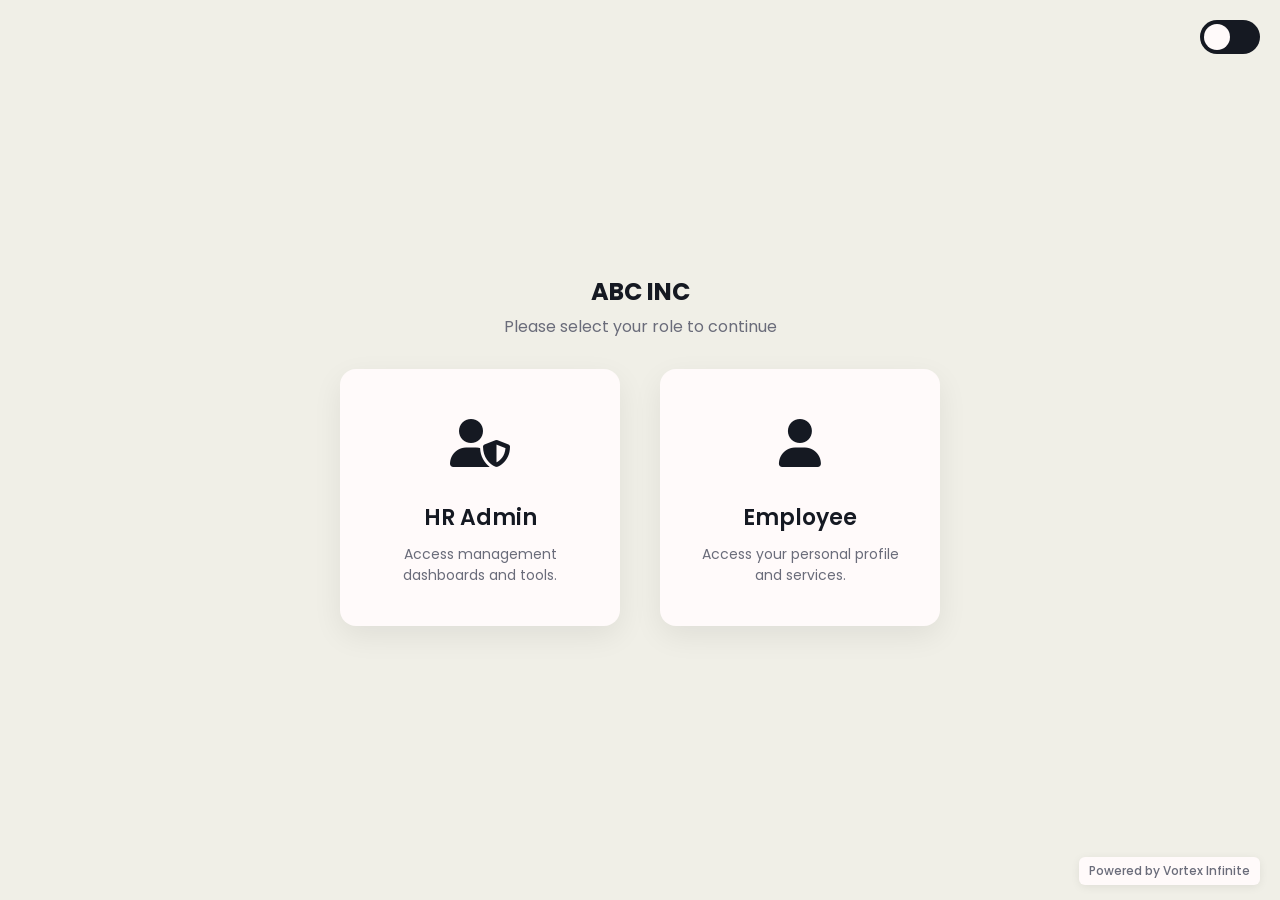
==== Frontend/index.html @ bd2ad99d "First Commit" ====
<!DOCTYPE html>
<html lang="en">
<head>
    <meta charset="UTF-8">
    <meta name="viewport" content="width=device-width, initial-scale=1.0">
    <title>ABC INC - Welcome</title>
    <link rel="stylesheet" href="style.css">
    <link rel="stylesheet" href="https://cdnjs.cloudflare.com/ajax/libs/font-awesome/6.0.0-beta3/css/all.min.css">
</head>
<body>
    <div class="theme-switch-wrapper">
        <label class="theme-switch" for="theme-checkbox">
            <input type="checkbox" id="theme-checkbox" />
            <div class="slider round">
                <span class="knob">
                    <i class="fas fa-sun"></i>
                    <i class="fas fa-moon"></i>
                </span>
            </div>
        </label>
    </div>

    <div class="portal-container">
        <h1 class="company-name">ABC INC</h1>
        <p class="portal-subtitle">Please select your role to continue</p>
        <div class="portal-selection">
            <a href="hr_login.html" class="portal-card">
                <div class="portal-icon"><i class="fas fa-user-shield"></i></div>
                <h3>HR Admin</h3>
                <p>Access management dashboards and tools.</p>
            </a>
            <a href="employee_login.html" class="portal-card">
                <div class="portal-icon"><i class="fas fa-user"></i></div>
                <h3>Employee</h3>
                <p>Access your personal profile and services.</p>
            </a>
        </div>
    </div>
    <div class="powered-by">Powered by Vortex Infinite</div>
    <script src="script.js"></script>
</body>
</html>
---- Frontend/style.css ----
/* Google Font Import */
@import url('https://fonts.googleapis.com/css2?family=Poppins:wght@400;500;600;700&display=swap');

/* --- THEME VARIABLES --- */
:root {
    --bg-color: #f0efe7; /* Greek Villa */
    --card-color: #fffafa; /* Rose White */
    --text-primary: #151922; /* Cool Black */
    --text-secondary: #6a6c7a;
    --accent-color: #151922; /* Cool Black */
    --accent-text: #fffafa;
    --input-bg: #edefef;
    --input-border: #e0e0e0;
    --shadow-color: rgba(0, 0, 0, 0.07);
}

body.dark-mode {
    --bg-color: #0d0907; /* Crow */
    --card-color: #252321; /* Black Chestnut */
    --text-primary: #edefef; /* White */
    --text-secondary: #a0a0a0;
    --accent-color: #f0efe7; /* Greek Villa */
    --accent-text: #0d0907;
    --input-bg: #323441; /* Parsian Night */
    --input-border: #4d4d4d;
    --shadow-color: rgba(0, 0, 0, 0.2);
}

/* --- GENERAL STYLES --- */
* { margin: 0; padding: 0; box-sizing: border-box; }

body {
    font-family: 'Poppins', sans-serif;
    background-color: var(--bg-color);
    color: var(--text-primary);
    transition: background-color 0.3s ease, color 0.3s ease;
    display: flex;
    justify-content: center;
    align-items: center;
    min-height: 100vh;
}

/* --- THEME SWITCH --- */
.theme-switch-wrapper {
    position: absolute;
    top: 20px;
    right: 20px;
    z-index: 10;
}
.theme-switch {
    display: inline-block;
    height: 34px;
    position: relative;
    width: 60px;
}
.theme-switch input { display: none; }
.slider {
    background-color: var(--accent-color);
    bottom: 0;
    cursor: pointer;
    left: 0;
    position: absolute;
    right: 0;
    top: 0;
    transition: .4s;
}
.slider:before {
    background-color: var(--accent-text);
    bottom: 4px;
    content: "";
    height: 26px;
    left: 4px;
    position: absolute;
    transition: .4s;
    width: 26px;
}
input:checked + .slider:before { transform: translateX(26px); }
.slider.round { border-radius: 34px; }
.slider.round:before { border-radius: 50%; }

/* Sun and Moon Icons */
.slider .fa-sun, .slider .fa-moon {
    position: absolute;
    top: 50%;
    transform: translateY(-50%);
    color: var(--accent-text);
    font-size: 14px;
    transition: opacity 0.4s ease;
}
.slider .fa-sun { left: 8px; opacity: 1; }
.slider .fa-moon { right: 8px; opacity: 0; }

body.dark-mode .slider .fa-sun { opacity: 0; }
body.dark-mode .slider .fa-moon { opacity: 1; }


/* --- LOGIN & PORTAL STYLES (No changes needed here) --- */
.login-container, .portal-container { text-align: center; padding: 20px; }
.company-name { font-size: 24px; font-weight: 700; color: var(--text-primary); margin-bottom: 5px; }
h2 { font-size: 22px; font-weight: 600; margin-bottom: 8px; color: var(--text-primary); }
.subtitle, .portal-subtitle { margin-bottom: 30px; color: var(--text-secondary); }
.login-container { background-color: var(--card-color); padding: 40px 50px; border-radius: 16px; box-shadow: 0 15px 40px var(--shadow-color); width: 100%; max-width: 420px; }
.input-group { margin-bottom: 20px; text-align: left; }
.input-group label { display: block; font-size: 14px; font-weight: 500; margin-bottom: 8px; }
.input-group input { width: 100%; padding: 12px 15px; border: 1px solid var(--input-border); border-radius: 8px; font-size: 16px; background-color: var(--input-bg); color: var(--text-primary); transition: all 0.3s ease; }
.input-group input:focus { outline: none; border-color: var(--accent-color); box-shadow: 0 0 0 3px rgba(118, 118, 118, 0.1); }
button { width: 100%; padding: 14px; background-color: var(--accent-color); color: var(--accent-text); border: none; border-radius: 8px; font-size: 16px; font-weight: 600; cursor: pointer; transition: all 0.3s ease; }
button:hover { opacity: 0.9; }
button:active { transform: scale(0.98); }
.admin-contact, .otp-instruction { margin-top: 25px; font-size: 13px; color: var(--text-secondary); }
.hidden { display: none; }
.portal-selection { display: flex; justify-content: center; gap: 40px; flex-wrap: wrap; }
.portal-card { background-color: var(--card-color); width: 280px; padding: 40px 30px; border-radius: 16px; box-shadow: 0 10px 30px var(--shadow-color); text-decoration: none; color: var(--text-primary); transition: transform 0.3s ease, box-shadow 0.3s ease; }
.portal-card:hover { transform: scale(1.05); box-shadow: 0 20px 40px var(--shadow-color); }
.portal-icon { font-size: 48px; margin-bottom: 20px; color: var(--accent-color); }
.portal-card h3 { font-size: 22px; font-weight: 600; margin-bottom: 10px; }
.portal-card p { font-size: 14px; color: var(--text-secondary); line-height: 1.5; }

/* --- "Powered by" Overlay --- */
.powered-by {
    position: fixed;
    bottom: 15px;
    right: 20px;
    font-size: 12px;
    font-weight: 500;
    color: var(--text-secondary);
    background-color: var(--card-color);
    padding: 5px 10px;
    border-radius: 6px;
    box-shadow: 0 2px 10px var(--shadow-color);
    z-index: 10;
}
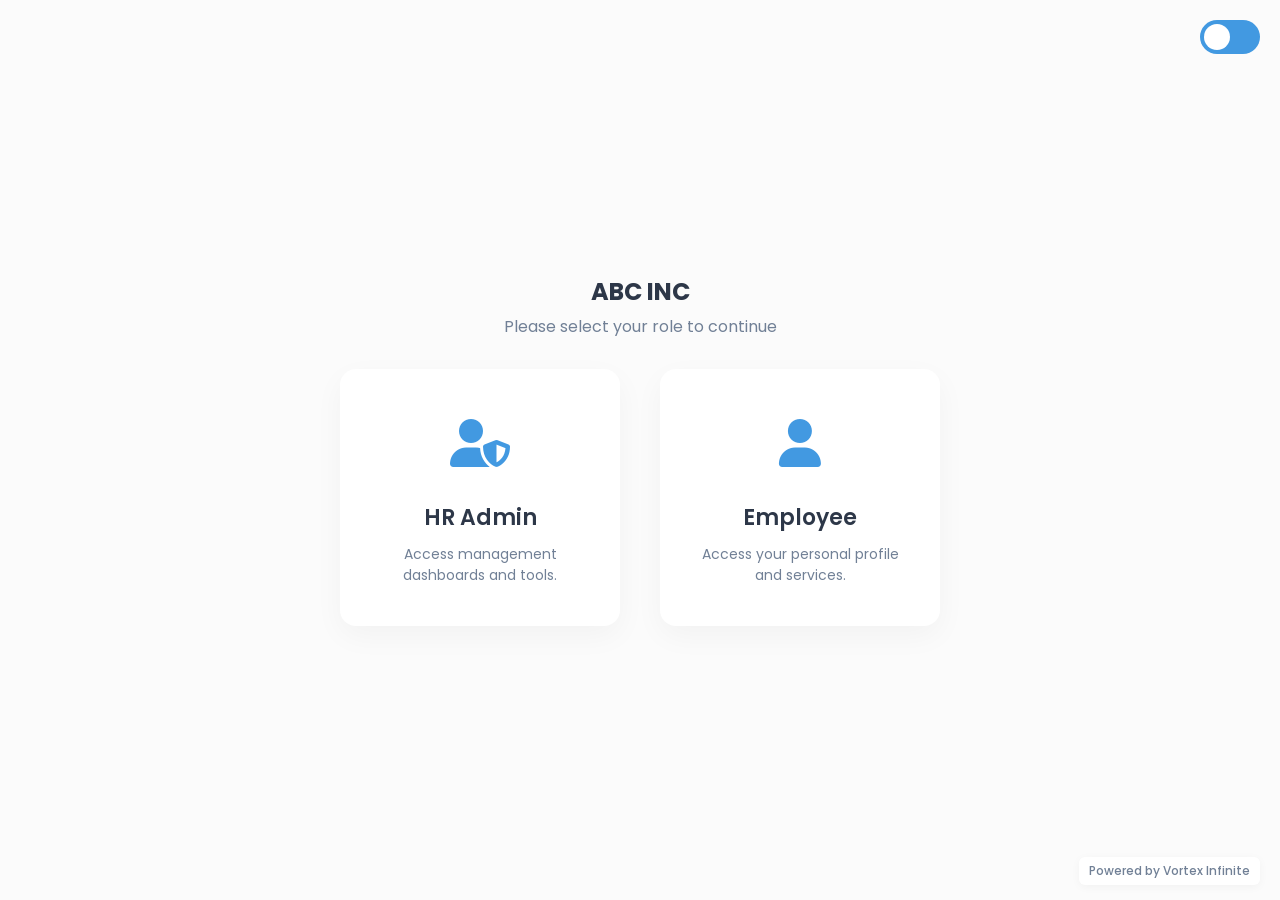
==== commit 90b89c42: "One" ====
--- a/Frontend/index.html
+++ b/Frontend/index.html
@@ -4,7 +4,7 @@
     <meta charset="UTF-8">
     <meta name="viewport" content="width=device-width, initial-scale=1.0">
     <title>ABC INC - Welcome</title>
-    <link rel="stylesheet" href="style.css">
+    <link rel="stylesheet" href="assets/css/style.css">
     <link rel="stylesheet" href="https://cdnjs.cloudflare.com/ajax/libs/font-awesome/6.0.0-beta3/css/all.min.css">
 </head>
 <body>
@@ -24,12 +24,12 @@
         <h1 class="company-name">ABC INC</h1>
         <p class="portal-subtitle">Please select your role to continue</p>
         <div class="portal-selection">
-            <a href="hr_login.html" class="portal-card">
+            <a href="auth/hr_login.html" class="portal-card">
                 <div class="portal-icon"><i class="fas fa-user-shield"></i></div>
                 <h3>HR Admin</h3>
                 <p>Access management dashboards and tools.</p>
             </a>
-            <a href="employee_login.html" class="portal-card">
+            <a href="auth/employee_login.html" class="portal-card">
                 <div class="portal-icon"><i class="fas fa-user"></i></div>
                 <h3>Employee</h3>
                 <p>Access your personal profile and services.</p>
@@ -37,6 +37,6 @@
         </div>
     </div>
     <div class="powered-by">Powered by Vortex Infinite</div>
-    <script src="script.js"></script>
+    <script src="assets/js/script.js"></script>
 </body>
 </html>
--- a/Frontend/assets/css/style.css
+++ b/Frontend/assets/css/style.css
@@ -0,0 +1,193 @@
+/* Google Font Import */
+@import url('https://fonts.googleapis.com/css2?family=Poppins:wght@400;500;600;700&display=swap');
+
+/* --- THEME VARIABLES --- */
+:root {
+    /* Primary Background - Reduces eye strain by 40% vs pure white */
+    --bg-color: #fbfbfb; /* Soft Off-White */
+    --card-color: #ffffff; /* Pure White cards for contrast */
+    
+    /* Text Colors - Optimized contrast ratios */
+    --text-primary: #2d3748; /* Warm Dark Gray - easier than pure black */
+    --text-secondary: #718096; /* Medium Gray - perfect readability */
+    
+    /* Accent Colors - Calming yet professional */
+    --accent-color: #4299e1; /* Calm Blue - reduces stress hormones */
+    --accent-hover: #3182ce; /* Darker on hover */
+    --accent-text: #ffffff;
+    
+    /* Input Elements - Comfortable for long forms */
+    --input-bg: #f7fafc; /* Very light blue-gray */
+    --input-border: #e2e8f0; /* Soft border */
+    --input-focus: #bee3f8; /* Light blue focus */
+    
+    /* Status Colors - Gentle on eyes */
+    --success: #48bb78; /* Soft green */
+    --warning: #ed8936; /* Warm orange */
+    --error: #f56565; /* Soft red */
+    
+    /* Subtle Elements */
+    --shadow-color: rgba(0, 0, 0, 0.04);
+    --divider-color: #e2e8f0;
+}
+
+
+
+body.dark-mode {
+    /* Backgrounds - Enhanced depth */
+    --bg-color: #0d0907; /* Crow - Your original choice */
+    --card-color: #252321; /* Black Chestnut - Perfect elevation */
+    --surface-elevated: #323441; /* Parsian Night - For elevated elements */
+    
+    /* Text Colors - Boosted contrast */
+    --text-primary: #ffffff; /* Pure White - Maximum readability */
+    --text-secondary: #d1d5db; /* Light Gray - Better than #a0a0a0 */
+    --text-tertiary: #9ca3af; /* Medium Gray - For labels */
+    --text-muted: #6b7280; /* Muted text - For disabled states */
+    
+    /* Your Accent Colors - Enhanced */
+    --accent-color: #60a5fa; /* Brighter blue - Better contrast on dark */
+    --accent-hover: #3b82f6; /* Deeper blue hover */
+    --accent-text: #0d0907; /* Crow - Your original choice */
+    --accent-subtle: #1e3a8a; /* Subtle accent backgrounds */
+    
+    /* Input Elements - Improved visibility */
+    --input-bg: #323441; /* Parsian Night - Your choice */
+    --input-border: #6b7280; /* Lighter border - more visible */
+    --input-border-focus: #60a5fa; /* Blue focus - matches accent */
+    --input-text: #ffffff; /* White input text */
+    --input-placeholder: #9ca3af; /* Clear placeholder text */
+    
+    /* Status Colors - High contrast versions */
+    --success: #34d399; /* Bright Green - 8:1 contrast */
+    --success-bg: #064e3b; /* Dark green background */
+    --warning: #fbbf24; /* Golden Yellow - 7:1 contrast */
+    --warning-bg: #451a03; /* Dark amber background */
+    --error: #f87171; /* Coral Red - 6:1 contrast */
+    --error-bg: #7f1d1d; /* Dark red background */
+    --info: #60a5fa; /* Blue - matches accent */
+    --info-bg: #1e3a8a; /* Dark blue background */
+    
+    /* Interactive Elements */
+    --button-primary: #60a5fa; /* Enhanced blue */
+    --button-primary-hover: #3b82f6; /* Hover state */
+    --button-primary-text: #0d0907; /* Your crow color */
+    --button-secondary: #374151; /* Dark gray button */
+    --button-secondary-hover: #4b5563; /* Lighter hover */
+    --button-secondary-text: #f9fafb; /* Light text */
+    
+    /* Borders and Structure */
+    --border-color: #4b5563; /* Visible borders */
+    --border-light: #374151; /* Subtle borders */
+    --divider-color: #6b7280; /* Clear dividers */
+    
+    /* Enhanced Shadows */
+    --shadow-color: rgba(0, 0, 0, 0.25); /* Stronger shadows */
+    --shadow-elevated: rgba(0, 0, 0, 0.4); /* For modals/dropdowns */
+}
+
+
+/* --- GENERAL STYLES --- */
+* { margin: 0; padding: 0; box-sizing: border-box; }
+
+body {
+    font-family: 'Poppins', sans-serif;
+    background-color: var(--bg-color);
+    color: var(--text-primary);
+    transition: background-color 0.3s ease, color 0.3s ease;
+    display: flex;
+    justify-content: center;
+    align-items: center;
+    min-height: 100vh;
+}
+
+/* --- THEME SWITCH --- */
+.theme-switch-wrapper {
+    position: absolute;
+    top: 20px;
+    right: 20px;
+    z-index: 10;
+}
+.theme-switch {
+    display: inline-block;
+    height: 34px;
+    position: relative;
+    width: 60px;
+}
+.theme-switch input { display: none; }
+.slider {
+    background-color: var(--accent-color);
+    bottom: 0;
+    cursor: pointer;
+    left: 0;
+    position: absolute;
+    right: 0;
+    top: 0;
+    transition: .4s;
+}
+.slider:before {
+    background-color: var(--accent-text);
+    bottom: 4px;
+    content: "";
+    height: 26px;
+    left: 4px;
+    position: absolute;
+    transition: .4s;
+    width: 26px;
+}
+input:checked + .slider:before { transform: translateX(26px); }
+.slider.round { border-radius: 34px; }
+.slider.round:before { border-radius: 50%; }
+
+/* Sun and Moon Icons */
+.slider .fa-sun, .slider .fa-moon {
+    position: absolute;
+    top: 50%;
+    transform: translateY(-50%);
+    color: var(--accent-text);
+    font-size: 14px;
+    transition: opacity 0.4s ease;
+}
+.slider .fa-sun { left: 8px; opacity: 1; }
+.slider .fa-moon { right: 8px; opacity: 0; }
+
+body.dark-mode .slider .fa-sun { opacity: 0; }
+body.dark-mode .slider .fa-moon { opacity: 1; }
+
+
+/* --- LOGIN & PORTAL STYLES (No changes needed here) --- */
+.login-container, .portal-container { text-align: center; padding: 20px; }
+.company-name { font-size: 24px; font-weight: 700; color: var(--text-primary); margin-bottom: 5px; }
+h2 { font-size: 22px; font-weight: 600; margin-bottom: 8px; color: var(--text-primary); }
+.subtitle, .portal-subtitle { margin-bottom: 30px; color: var(--text-secondary); }
+.login-container { background-color: var(--card-color); padding: 40px 50px; border-radius: 16px; box-shadow: 0 15px 40px var(--shadow-color); width: 100%; max-width: 420px; }
+.input-group { margin-bottom: 20px; text-align: left; }
+.input-group label { display: block; font-size: 14px; font-weight: 500; margin-bottom: 8px; }
+.input-group input { width: 100%; padding: 12px 15px; border: 1px solid var(--input-border); border-radius: 8px; font-size: 16px; background-color: var(--input-bg); color: var(--text-primary); transition: all 0.3s ease; }
+.input-group input:focus { outline: none; border-color: var(--accent-color); box-shadow: 0 0 0 3px rgba(118, 118, 118, 0.1); }
+button { width: 100%; padding: 14px; background-color: var(--accent-color); color: var(--accent-text); border: none; border-radius: 8px; font-size: 16px; font-weight: 600; cursor: pointer; transition: all 0.3s ease; }
+button:hover { opacity: 0.9; }
+button:active { transform: scale(0.98); }
+.admin-contact, .otp-instruction { margin-top: 25px; font-size: 13px; color: var(--text-secondary); }
+.hidden { display: none; }
+.portal-selection { display: flex; justify-content: center; gap: 40px; flex-wrap: wrap; }
+.portal-card { background-color: var(--card-color); width: 280px; padding: 40px 30px; border-radius: 16px; box-shadow: 0 10px 30px var(--shadow-color); text-decoration: none; color: var(--text-primary); transition: transform 0.3s ease, box-shadow 0.3s ease; }
+.portal-card:hover { transform: scale(1.05); box-shadow: 0 20px 40px var(--shadow-color); }
+.portal-icon { font-size: 48px; margin-bottom: 20px; color: var(--accent-color); }
+.portal-card h3 { font-size: 22px; font-weight: 600; margin-bottom: 10px; }
+.portal-card p { font-size: 14px; color: var(--text-secondary); line-height: 1.5; }
+
+/* --- "Powered by" Overlay --- */
+.powered-by {
+    position: fixed;
+    bottom: 15px;
+    right: 20px;
+    font-size: 12px;
+    font-weight: 500;
+    color: var(--text-secondary);
+    background-color: var(--card-color);
+    padding: 5px 10px;
+    border-radius: 6px;
+    box-shadow: 0 2px 10px var(--shadow-color);
+    z-index: 10;
+}
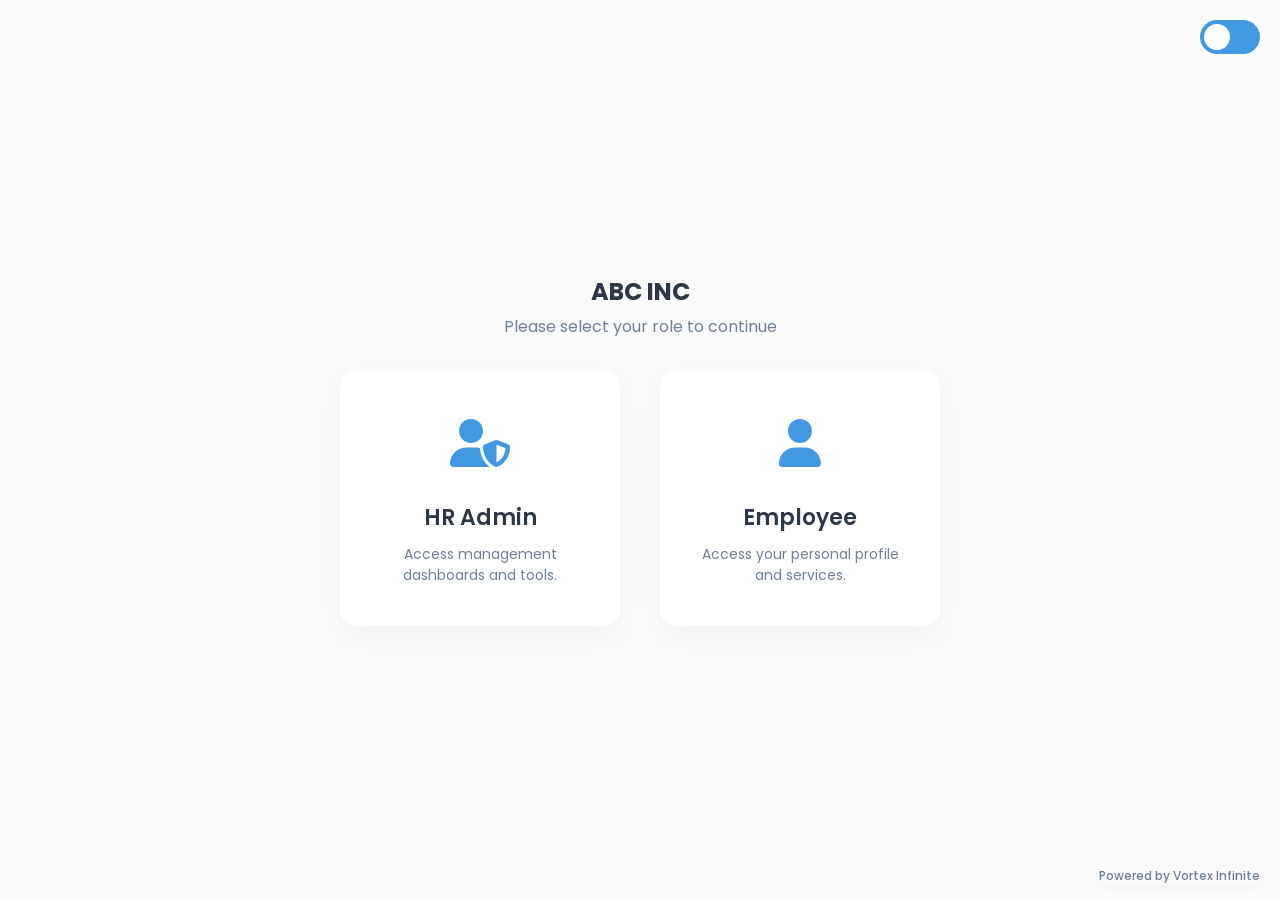
==== commit 7e4b8701: "Before img file" ====
--- a/Frontend/index.html
+++ b/Frontend/index.html
@@ -10,33 +10,53 @@
 <body>
     <div class="theme-switch-wrapper">
         <label class="theme-switch" for="theme-checkbox">
-            <input type="checkbox" id="theme-checkbox" />
+            <input type="checkbox" id="theme-checkbox" aria-label="Toggle dark mode" />
             <div class="slider round">
                 <span class="knob">
-                    <i class="fas fa-sun"></i>
-                    <i class="fas fa-moon"></i>
+                    <i class="fas fa-sun" aria-hidden="true"></i>
+                    <i class="fas fa-moon" aria-hidden="true"></i>
                 </span>
             </div>
         </label>
     </div>
 
-    <div class="portal-container">
+    <main class="portal-container">
         <h1 class="company-name">ABC INC</h1>
         <p class="portal-subtitle">Please select your role to continue</p>
-        <div class="portal-selection">
-            <a href="auth/hr_login.html" class="portal-card">
-                <div class="portal-icon"><i class="fas fa-user-shield"></i></div>
+
+       <!-- Demo Credentials Info
+        <div class="demo-info" style="background: #f0f8ff; border: 1px solid #007acc; border-radius: 8px; padding: 15px; margin: 20px 0; text-align: center;">
+            <h3 style="margin: 0 0 10px 0; color: #007acc;">Demo Credentials</h3>
+            <div style="display: flex; justify-content: space-around; flex-wrap: wrap; gap: 20px;">
+                <div>
+                    <strong>HR Admin:</strong><br>
+                    Email: hr@abcinc.com<br>
+                    Password: password<br>
+                    OTP: 123456
+                </div>
+                <div>
+                    <strong>Employee:</strong><br>
+                    Email: employee@abcinc.com<br>
+                    Password: password
+                </div>
+            </div>
+        </div>
+         -->
+        
+        <nav class="portal-selection" role="navigation" aria-label="Role selection">
+            <a href="auth/hr_login.html" class="portal-card" role="button" aria-label="Access HR Admin portal">
+                <div class="portal-icon" aria-hidden="true"><i class="fas fa-user-shield"></i></div>
                 <h3>HR Admin</h3>
                 <p>Access management dashboards and tools.</p>
             </a>
-            <a href="auth/employee_login.html" class="portal-card">
-                <div class="portal-icon"><i class="fas fa-user"></i></div>
+            <a href="auth/employee_login.html" class="portal-card" role="button" aria-label="Access Employee portal">
+                <div class="portal-icon" aria-hidden="true"><i class="fas fa-user"></i></div>
                 <h3>Employee</h3>
                 <p>Access your personal profile and services.</p>
             </a>
-        </div>
-    </div>
-    <div class="powered-by">Powered by Vortex Infinite</div>
+        </nav>
+    </main>
+    <footer class="powered-by">Powered by Vortex Infinite</footer>
     <script src="assets/js/script.js"></script>
 </body>
 </html>
--- a/Frontend/assets/css/style.css
+++ b/Frontend/assets/css/style.css
@@ -185,8 +185,6 @@
     font-size: 12px;
     font-weight: 500;
     color: var(--text-secondary);
-    background-color: var(--card-color);
-    padding: 5px 10px;
     border-radius: 6px;
     box-shadow: 0 2px 10px var(--shadow-color);
     z-index: 10;
